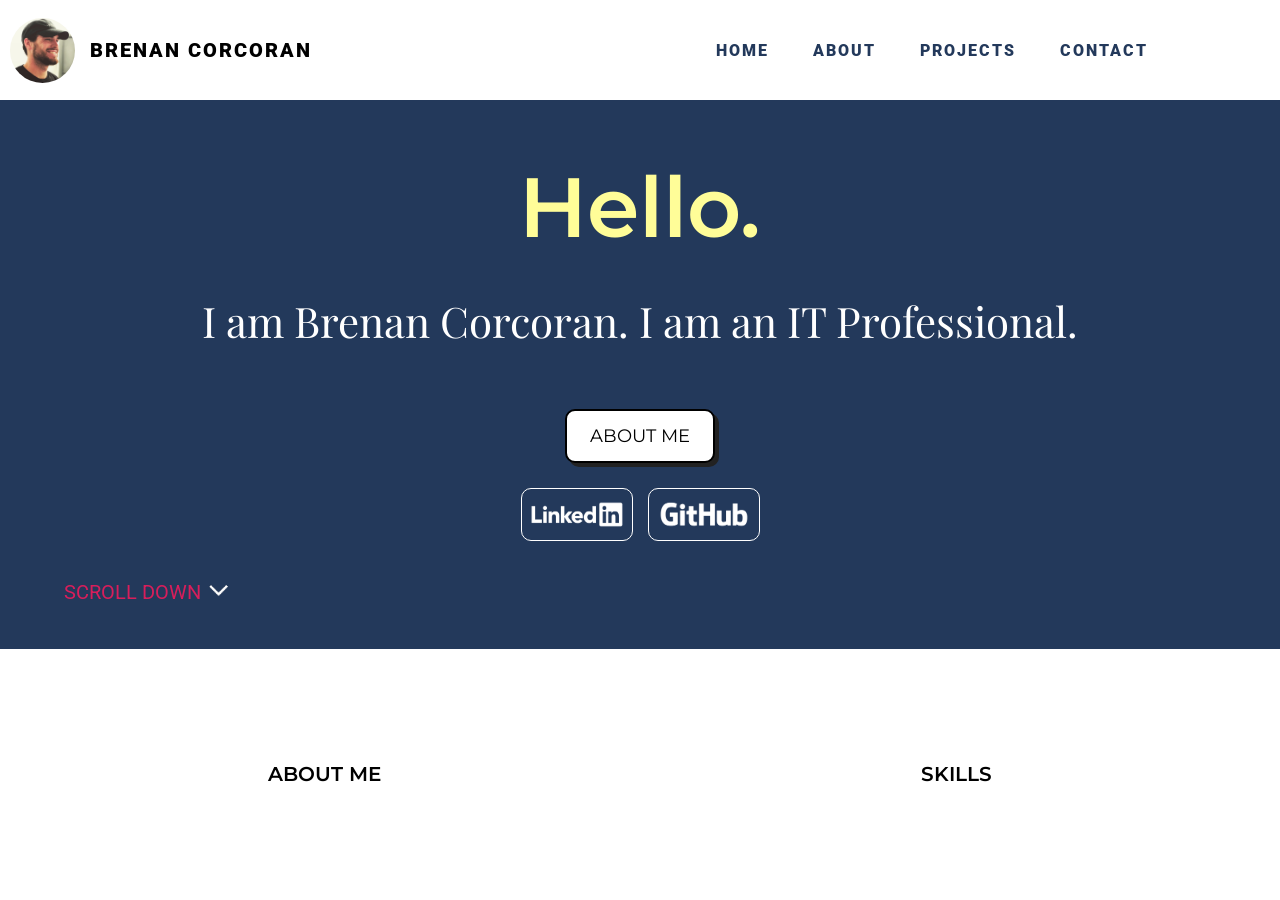
==== portfolio.html @ 2792c317 "began working on 'about me' page" ====
<!DOCTYPE html>
<html lang="en">
<head>
    <meta charset="UTF-8">
    <meta http-equiv="X-UA-Compatible" content="IE=edge">
    <meta name="viewport" content="width=device-width, initial-scale=1.0">
    <title>Brenan Corcoran's Portfolio</title>

    <!-- Fonts -->
    <link rel="preconnect" href="https://fonts.googleapis.com">
    <link rel="preconnect" href="https://fonts.gstatic.com" crossorigin>
    <link href="https://fonts.googleapis.com/css2?family=Montserrat:ital,wght@0,100;0,200;0,300;0,400;0,500;0,600;0,700;0,800;0,900;1,100;1,200;1,300;1,400;1,500;1,600;1,700;1,800;1,900&family=Playfair+Display:ital,wght@0,400;0,500;0,600;0,700;0,800;0,900;1,400;1,500;1,600;1,700;1,800;1,900&family=Roboto:ital,wght@0,100;0,300;0,400;0,500;0,700;0,900;1,100;1,300;1,400;1,500;1,700;1,900&display=swap" rel="stylesheet">

    <!-- Stylesheet -->
    <link rel="stylesheet" href="assets/css/portfolio.css">
</head>
<body>
    <header>
        <nav>
            <div id="navbar">
                <div class="logo" onclick="location.href='portfolio.html';" style="cursor: pointer;">
                    <img alt="portfolio-pic-2" src="assets/img/portfolio-pic-2.JPG" />
                    <a class="portfolio-header">Brenan Corcoran</a>
                </div>

                <div id="links"><a href="portfolio.html">Home</a> <a href="#">About</a> <a href="#">Projects</a> <a href="#">Contact</a></div>
            </div>
        </nav>
    </header>

    <div class="hero">
        <h1>Hello.</h1>
        <h2>I am Brenan Corcoran. I am an IT Professional.</h2>

        <button onclick="togglePopup()" class="about-me-btn">About Me</button>

        <div class="social-buttons">
            <a class="linkedin-logo" href="https://www.linkedin.com/in/brenan-corcoran/" target="_blank"><img src="assets/img/linkedin-logo.png" alt="linkedin-logo"></a>
            <a class="github-logo" href="https://github.com/brenancorcoran" target="_blank"><img src="assets/img/GitHub_Logo_White.png" alt="github-logo"></a>
        </div>

        <div class="scroll-down">
            <h3>Scroll Down</h3>
            <img src="assets/img/white-arrow-down.png" alt="down-arrow">
        </div>
    </div>

    <div class="popup" id="popup-1">
        <div class="overlay" onclick="togglePopup()"></div>
        <div class="content">
            <div class="close-btn" onclick="togglePopup()">&times;</div>
            <h1>About Brenan</h1>
            <img src="assets/img/portfolio-pic.jpg" alt="portfolio-pic" class="portfolio-pic">
            <div class="about-me-social">
                <a class="about-me-linkedin" href="https://www.linkedin.com/in/brenan-corcoran/" target="_blank"><img src="assets/img/linked-in-logo.png" alt="linkedin-logo"></a>
                <a class="about-me-github" href="https://github.com/brenancorcoran" target="_blank"><img src="assets/img/github-mark.png" alt="github-logo"></a>
            </div>
            <p>I am an Information Technology professional born and raised in New Jersey and now living in Omaha, Nebraska.<br></p>

            <p>I strive to be the best that I can be and continue expand my skills and education as a professional.</p>
        </div>
    </div>

    <div class="about-me">
        <div class="about-me-text">
            <h1>
                About Me
            </h1>
        </div>
        <div class="about-me-skills">
            <h1>
                Skills
            </h1>
            <div class="skills">
                
            </div>

        </div>
    </div>

    <script src="assets/js/javascript.js"></script>
</body>
</html>
---- assets/css/portfolio.css ----
/* =====HOME PAGE===== */

/* <-- HEADER --> */
header {

}

nav {
  margin: -8px;
}

#navbar {
  display: grid;
  position: fixed;
  width: 100%;
  min-height: 100px;
  grid-auto-flow: column;
  background-color: #fff;
  grid-gap: 1em;
}

.logo {
  display: flex;
  align-items: center;
  gap: 15px;
  margin: 10px;
}

.logo img {
  display: grid;
  width: 65px;
  border-radius: 50%;
}

.portfolio-header {
  display: grid;
  font-family: 'Roboto', serif;
  font-size: 20px;
  font-weight: 900;
  text-transform: uppercase;
  letter-spacing: 2px;
  text-align: left;
  align-items: center;
}

#links {
  display: grid;
  justify-content: center;
  align-content: center;
  grid-auto-flow: column;
  grid-gap: 1.5em;
  font-family: 'Roboto', sans-serif;
}

#links a {
  text-decoration: none;
  color: #23395b;
  text-transform: uppercase;
  font-weight: 900;
  letter-spacing: 2px;
  font-size: 16px;
  padding-top: 10px;
  padding-bottom: 10px;
  padding-right: 10px;
  padding-left: 10px;
  min-width: max-content;
}

#links a:hover {
  color: #d81e5b;
  text-decoration: none;
}

/* <-- HERO --> */

.hero {
  background-color: #23395b;
  display: grid;
  padding-top: 100px;
  margin-left: -8px;
  margin-right: -8px;
  padding-bottom: 25px;
}

.hero h1 {
  display: grid;
  text-align: center;
  font-family: 'Montserrat', sans-serif;
  font-size: 84px;
  font-weight: 600;
  color: #fffd98;
  margin-bottom: 0;
}

.hero h2 {
  display: grid;
  text-align: center;
  font-family: 'Playfair Display', serif;
  font-size: 42px;
  font-weight: 400;
  color: #fff;
}

.about-me-btn {
  font-family: 'Montserrat', sans-serif;
  text-transform: uppercase;
  background-color: #fff;
  border: 2px solid #000;
  border-radius: 10px;
  box-shadow: #222 4px 4px 0 0;
  color: #000;
  cursor: pointer;
  display: grid;
  margin: auto;
  font-weight: 400;
  font-size: 18px;
  line-height: 50px;
  text-align: center;
  text-decoration: none;
  touch-action: manipulation;
  width: 150px;
  padding: 0 20px;
  margin-top: 25px;
  margin-bottom: 25px;
}

.about-me-btn:hover {
  background-color: #d0d0d0;
}

.social-buttons {
  display: flex;
  place-content: center;
  gap: 15px;
}

.linkedin-logo img {
  width: 100px;
  border: #fff solid 1px;
  border-radius: 10px;
  padding: 9.25px 5px 9.25px 5px;
}

.github-logo img {
  width: 100px;
  border: #fff solid 1px;
  border-radius: 10px;
  padding: 5px;
}

.popup .overlay {
  position: fixed;
  top: 0px;
  left: 0px;
  width: 100vw;
  height: 100vh;
  background: rgba(0, 0, 0, 0.7);
  z-index: 1;
  display: none;
}

.popup .content {
  position: absolute;
  top: 50%;
  left: 50%;
  transform: translate(-50%, -50%) scale(0);
  background: #fff;
  width: 450px;
  height: fit-content;
  z-index: 2;
  text-align: center;
  padding: 20px;
  box-sizing: border-box;
  border-radius: 10px;
}

.popup .content h1 {
  display: grid;
  text-align: center;
  font-family: 'Montserrat', sans-serif;
  font-size: 36px;
  font-weight: 600;
}

.about-me-social {
  display: flex;
  place-content: center;
  gap: 15px;
  margin-top: 25px;
}

.about-me-linkedin img {
  width: 40px;
}

.about-me-github img {
  width: 40px;
}

.popup .content p {
  display: grid;
  text-align: center;
  font-family: 'Playfair Display', serif;
  font-size: 16px;
  font-weight: 500;
}

.popup .close-btn {
  position: absolute;
  right: 20px;
  top: 20px;
  width: 30px;
  height: 30px;
  background: #222;
  color: #fff;
  font-size: 25px;
  font-weight: 600;
  line-height: 30px;
  text-align: center;
  border-radius: 50%;
  cursor: pointer;
}

.popup.active .overlay {
  display: block;
}

.popup.active .content {
  transistion: all 100ms ease-in-out;
  transform: translate(-50%, -50%) scale(1);
}

.portfolio-pic {
  width: 150px;
  border-radius: 50%;
}

.scroll-down {
  color: #d81e5b;
  display: grid;
  grid-template-columns: 1fr 1fr;
  width: fit-content;
  align-items: center;
  gap: 5px;
  margin-left: 5%;
  margin-top: 15px;
}

.scroll-down h3 {
  display: grid;
  text-align: left;
  font-family: 'Roboto', sans-serif;
  text-transform: uppercase;
  font-size: 20px;
  font-weight: 400;
}

.scroll-down img {
  display: inline;
  width: 25px;
}

/* =====ABOUT ME===== */

.about-me {
  margin-top: 100px;
  display: grid;
  grid-template-columns: 1fr 1fr;
}

/* <--- ABOUT ME TEXT ---> */

.about-me-text h1 {
  font-family: 'Montserrat', sans-serif;
  font-size: 20px;
  font-weight: 600;
  text-transform: uppercase;
  color: #000;
  text-align: center;
}

.about-me-skills h1{
  font-family: 'Montserrat', sans-serif;
  font-size: 20px;
  font-weight: 600;
  text-transform: uppercase;
  color: #000;
  text-align: center;
}
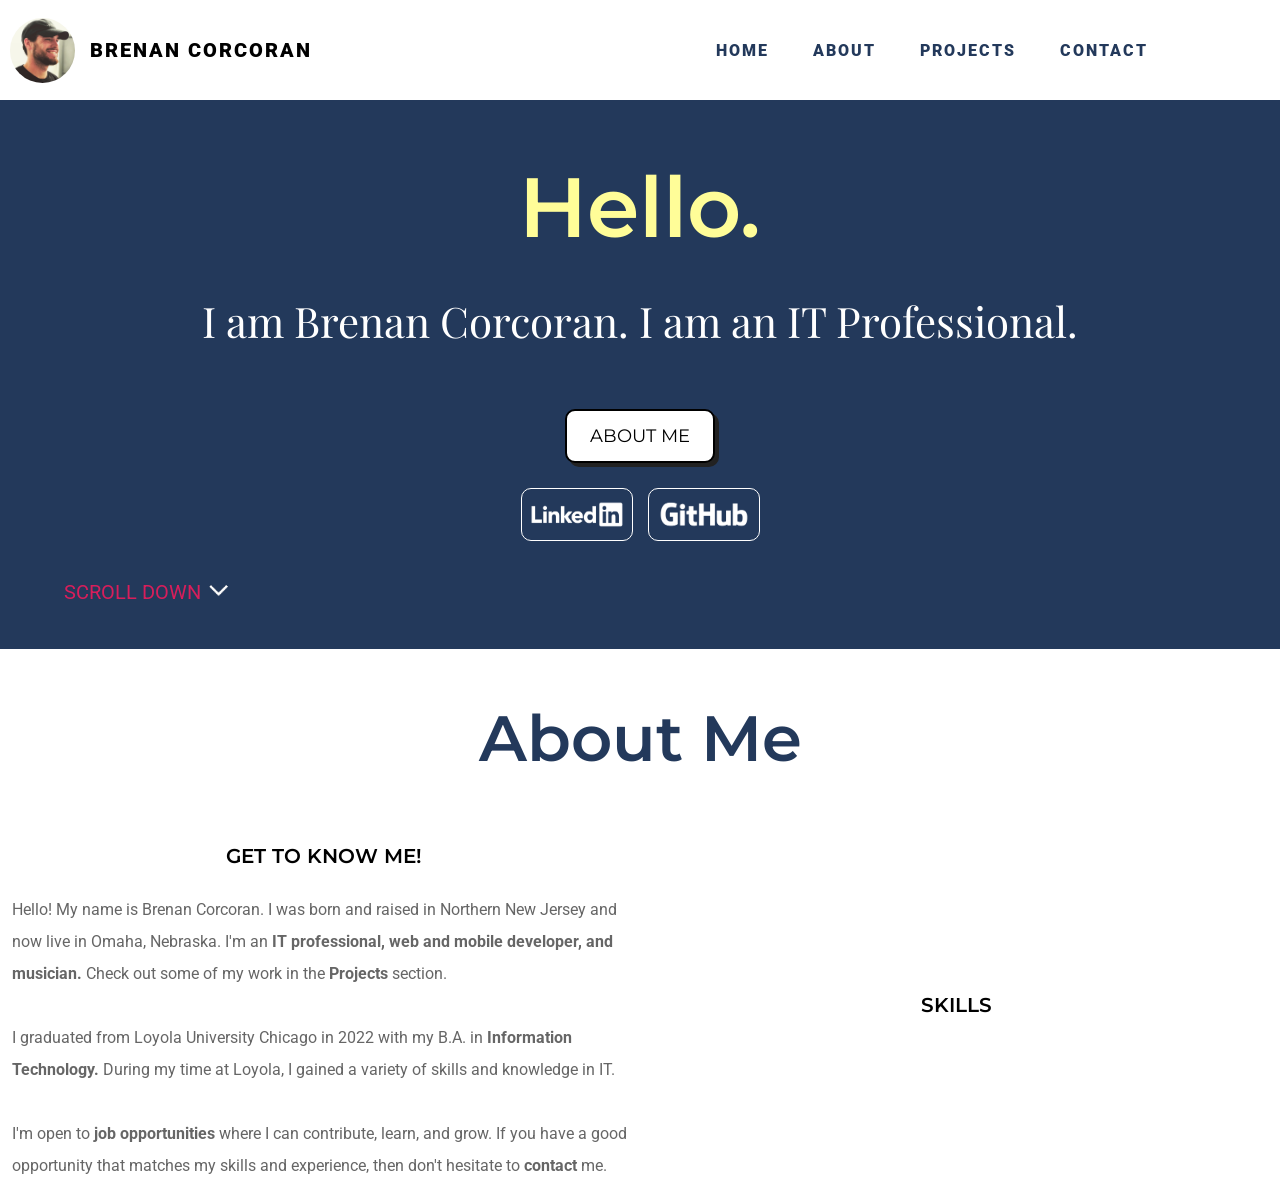
==== commit 2a79cf73: "Began working on 'about me' text" ====
--- a/portfolio.html
+++ b/portfolio.html
@@ -61,18 +61,24 @@
         </div>
     </div>
 
+    <h1 class="about-me-header">About Me</h1>
     <div class="about-me">
         <div class="about-me-text">
-            <h1>
-                About Me
-            </h1>
+            <h2>
+                Get to know me!
+            </h2>
+            <p>Hello! My name is Brenan Corcoran. I was born and raised in Northern New Jersey and now live in Omaha, Nebraska. I'm an <strong>IT professional, web and mobile developer, and musician.</strong> Check out some of my work in the <strong>Projects</strong> section.<br><br>
+            I graduated from Loyola University Chicago in 2022 with my B.A. in <strong>Information Technology.</strong> During my time at Loyola, I gained a variety of skills and knowledge in IT.<br><br>
+            I'm open to <strong>job opportunities</strong> where I can contribute, learn, and grow. If you have a good opportunity that matches my skills and experience, then don't hesitate to <strong>contact</strong> me.
+            </p>
         </div>
         <div class="about-me-skills">
-            <h1>
+            <h2>
                 Skills
-            </h1>
+            </h2>
+
             <div class="skills">
-                
+
             </div>
 
         </div>
--- a/assets/css/portfolio.css
+++ b/assets/css/portfolio.css
@@ -2,7 +2,6 @@
 
 /* <-- HEADER --> */
 header {
-
 }
 
 nav {
@@ -263,27 +262,57 @@
 /* =====ABOUT ME===== */
 
 .about-me {
-  margin-top: 100px;
+  margin-top: 50px;
   display: grid;
   grid-template-columns: 1fr 1fr;
+  place-items: center;
+}
+
+.about-me-header {
+  margin-top: 50px;
+  display: grid;
+  text-align: center;
+  font-family: 'Montserrat', sans-serif;
+  font-size: 64px;
+  font-weight: 600;
+  color: #23395b;
+  margin-bottom: 0px;
 }
 
 /* <--- ABOUT ME TEXT ---> */
 
-.about-me-text h1 {
+.about-me-text {
+  width: 625px;
+  place-content: center;
+}
+
+.about-me-text h2 {
   font-family: 'Montserrat', sans-serif;
   font-size: 20px;
   font-weight: 600;
   text-transform: uppercase;
   color: #000;
   text-align: center;
-}
-
-.about-me-skills h1{
+  padding-bottom: 10px;
+}
+
+.about-me p {
+  display: grid;
+  text-align: left;
+  font-family: 'Roboto', sans-serif;
+  font-size: 16px;
+  font-weight: 400;
+  color: #666;
+  display: inline !important;
+  line-height: 2em;
+}
+
+.about-me-skills h2 {
   font-family: 'Montserrat', sans-serif;
   font-size: 20px;
   font-weight: 600;
   text-transform: uppercase;
   color: #000;
-  text-align: center;
-}
+}
+
+
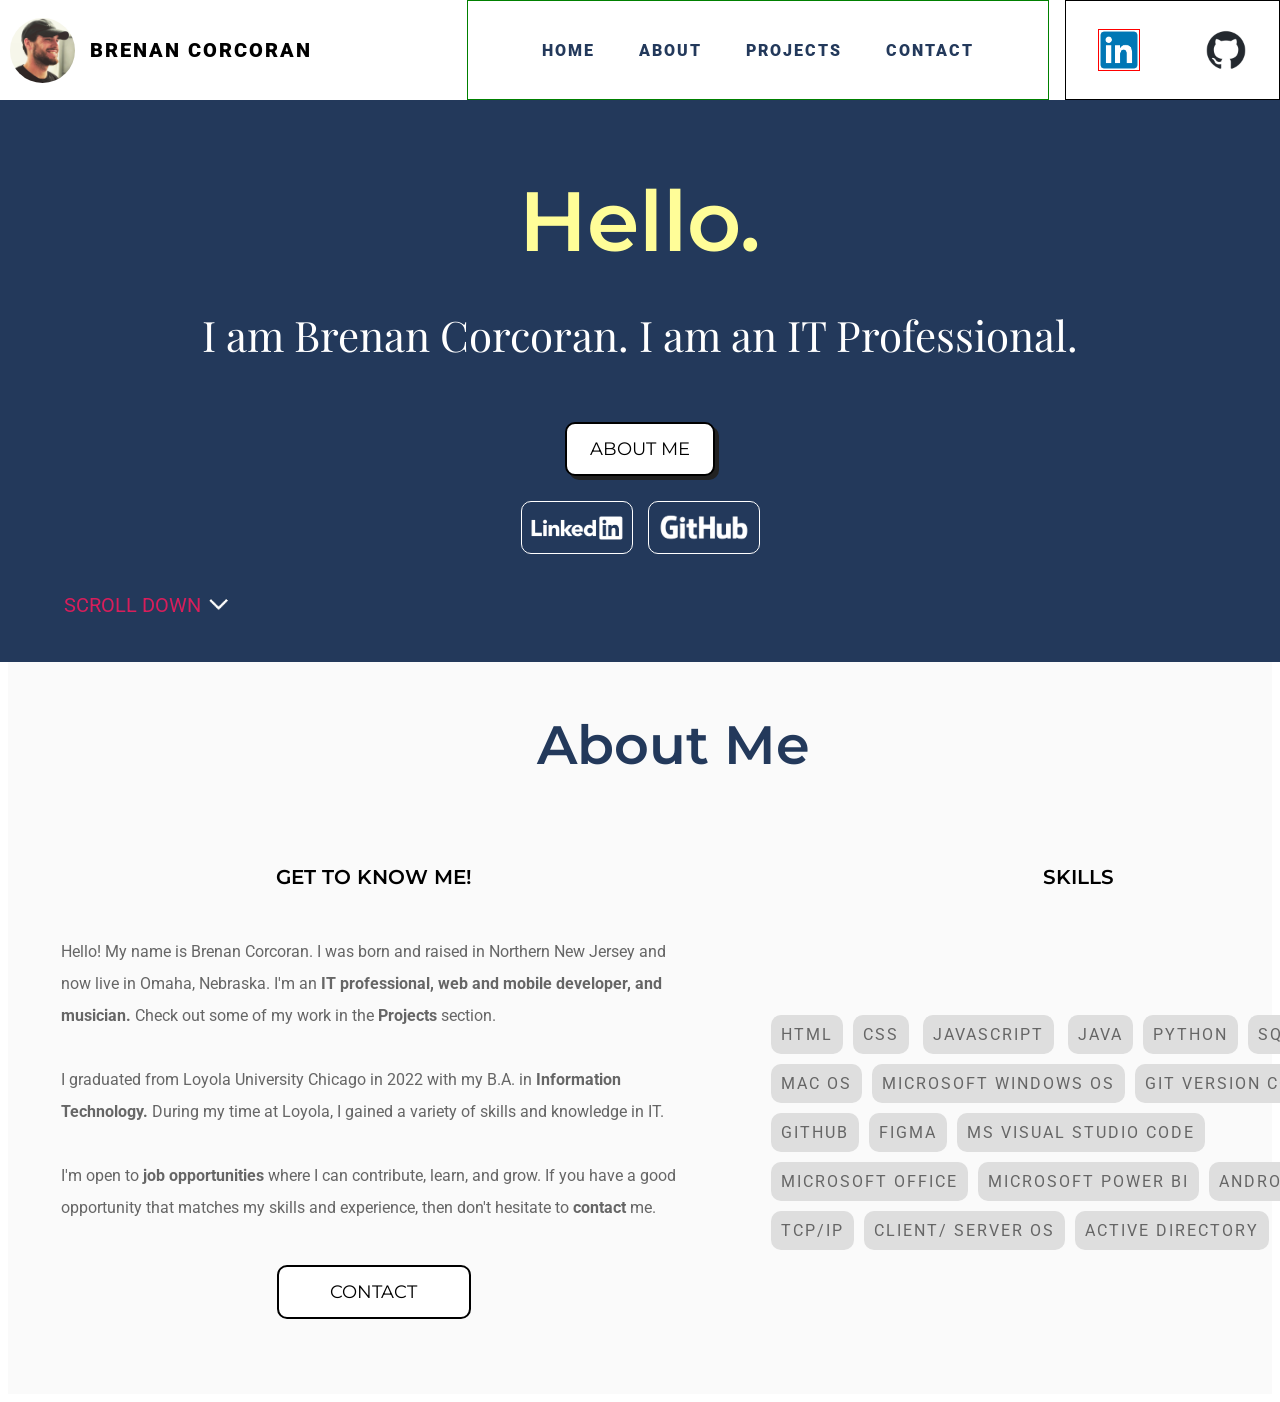
==== commit 8534d245: "fixed about page centering, added social buttons to header" ====
--- a/portfolio.html
+++ b/portfolio.html
@@ -24,65 +24,74 @@
                 </div>
 
                 <div id="links"><a href="portfolio.html">Home</a> <a href="#">About</a> <a href="#">Projects</a> <a href="#">Contact</a></div>
+
+                <div class="header-social-btns">
+                   <a class="header-linkedin" href="https://www.linkedin.com/in/brenan-corcoran/" target="_blank"><img src="assets/img/linked-in-logo.png" alt="linkedin-logo"></a>
+                <a class="header-github" href="https://github.com/brenancorcoran" target="_blank"><img src="assets/img/github-mark.png" alt="github-logo"></a>
+                </div>
+
             </div>
         </nav>
     </header>
+    <section class="hero-section">
+        <div class="hero">
+            <h1>Hello.</h1>
+            <h2>I am Brenan Corcoran. I am an IT Professional.</h2>
 
-    <div class="hero">
-        <h1>Hello.</h1>
-        <h2>I am Brenan Corcoran. I am an IT Professional.</h2>
+            <button onclick="togglePopup()" class="about-me-btn">About Me</button>
 
-        <button onclick="togglePopup()" class="about-me-btn">About Me</button>
+            <div class="social-buttons">
+                <a class="linkedin-logo" href="https://www.linkedin.com/in/brenan-corcoran/" target="_blank"><img src="assets/img/linkedin-logo.png" alt="linkedin-logo"></a>
+                <a class="github-logo" href="https://github.com/brenancorcoran" target="_blank"><img src="assets/img/GitHub_Logo_White.png" alt="github-logo"></a>
+            </div>
 
-        <div class="social-buttons">
-            <a class="linkedin-logo" href="https://www.linkedin.com/in/brenan-corcoran/" target="_blank"><img src="assets/img/linkedin-logo.png" alt="linkedin-logo"></a>
-            <a class="github-logo" href="https://github.com/brenancorcoran" target="_blank"><img src="assets/img/GitHub_Logo_White.png" alt="github-logo"></a>
+            <div class="scroll-down">
+                <h3>Scroll Down</h3>
+                <img src="assets/img/white-arrow-down.png" alt="down-arrow">
+            </div>
         </div>
 
-        <div class="scroll-down">
-            <h3>Scroll Down</h3>
-            <img src="assets/img/white-arrow-down.png" alt="down-arrow">
+        <div class="popup" id="popup-1">
+            <div class="overlay" onclick="togglePopup()"></div>
+            <div class="content">
+                <div class="close-btn" onclick="togglePopup()">&times;</div>
+                <h1>About Brenan</h1>
+                <img src="assets/img/portfolio-pic.jpg" alt="portfolio-pic" class="portfolio-pic">
+                <div class="about-me-social">
+                    <a class="about-me-linkedin" href="https://www.linkedin.com/in/brenan-corcoran/" target="_blank"><img src="assets/img/linked-in-logo.png" alt="linkedin-logo"></a>
+                    <a class="about-me-github" href="https://github.com/brenancorcoran" target="_blank"><img src="assets/img/github-mark.png" alt="github-logo"></a>
+                </div>
+                <p>I am an Information Technology professional born and raised in New Jersey and now living in Omaha, Nebraska.<br></p>
+
+                <p>I strive to be the best that I can be and continue expand my skills and education as a professional.</p>
+            </div>
         </div>
-    </div>
+    </section>
+    <section class="about-me-section">
+        <h1 class="about-me-header">About Me</h1>
+        <div class="about-me">
+            <div class="about-me-text">
+                <h2>
+                    Get to know me!
+                </h2>
+                <p>Hello! My name is Brenan Corcoran. I was born and raised in Northern New Jersey and now live in Omaha, Nebraska. I'm an <strong>IT professional, web and mobile developer, and musician.</strong> Check out some of my work in the <strong>Projects</strong> section.<br><br>
+                    I graduated from Loyola University Chicago in 2022 with my B.A. in <strong>Information Technology.</strong> During my time at Loyola, I gained a variety of skills and knowledge in IT.<br><br>
+                    I'm open to <strong>job opportunities</strong> where I can contribute, learn, and grow. If you have a good opportunity that matches my skills and experience, then don't hesitate to <strong>contact</strong> me.
+                </p>
+                <a class="contact-btn" href="#">Contact</a>
+            </div>
+            <div class="about-me-skills">
+                <h2>
+                    Skills
+                </h2>
 
-    <div class="popup" id="popup-1">
-        <div class="overlay" onclick="togglePopup()"></div>
-        <div class="content">
-            <div class="close-btn" onclick="togglePopup()">&times;</div>
-            <h1>About Brenan</h1>
-            <img src="assets/img/portfolio-pic.jpg" alt="portfolio-pic" class="portfolio-pic">
-            <div class="about-me-social">
-                <a class="about-me-linkedin" href="https://www.linkedin.com/in/brenan-corcoran/" target="_blank"><img src="assets/img/linked-in-logo.png" alt="linkedin-logo"></a>
-                <a class="about-me-github" href="https://github.com/brenancorcoran" target="_blank"><img src="assets/img/github-mark.png" alt="github-logo"></a>
-            </div>
-            <p>I am an Information Technology professional born and raised in New Jersey and now living in Omaha, Nebraska.<br></p>
-
-            <p>I strive to be the best that I can be and continue expand my skills and education as a professional.</p>
-        </div>
-    </div>
-
-    <h1 class="about-me-header">About Me</h1>
-    <div class="about-me">
-        <div class="about-me-text">
-            <h2>
-                Get to know me!
-            </h2>
-            <p>Hello! My name is Brenan Corcoran. I was born and raised in Northern New Jersey and now live in Omaha, Nebraska. I'm an <strong>IT professional, web and mobile developer, and musician.</strong> Check out some of my work in the <strong>Projects</strong> section.<br><br>
-            I graduated from Loyola University Chicago in 2022 with my B.A. in <strong>Information Technology.</strong> During my time at Loyola, I gained a variety of skills and knowledge in IT.<br><br>
-            I'm open to <strong>job opportunities</strong> where I can contribute, learn, and grow. If you have a good opportunity that matches my skills and experience, then don't hesitate to <strong>contact</strong> me.
-            </p>
-        </div>
-        <div class="about-me-skills">
-            <h2>
-                Skills
-            </h2>
-
-            <div class="skills">
+                <div class="skills">
+                    <a>HTML</a><a>CSS</a> <a>JavaScript</a> <a>Java</a><a>Python</a><a>SQL</a><a>Mac OS</a><a>Microsoft Windows OS</a><a>Git Version Control</a><a>GitHub</a><a>Figma</a><a>MS Visual Studio Code</a><a>Microsoft Office</a><a>Microsoft Power BI</a><a>Android Studio</a><a>TCP/IP</a><a>Client/ Server OS</a><a>Active Directory</a>
+                </div>
 
             </div>
-
         </div>
-    </div>
+    </section>
 
     <script src="assets/js/javascript.js"></script>
 </body>
--- a/assets/css/portfolio.css
+++ b/assets/css/portfolio.css
@@ -49,6 +49,7 @@
   grid-auto-flow: column;
   grid-gap: 1.5em;
   font-family: 'Roboto', sans-serif;
+  border: green solid 1px;
 }
 
 #links a {
@@ -68,6 +69,28 @@
 #links a:hover {
   color: #d81e5b;
   text-decoration: none;
+}
+
+.header-social-btns {
+  display: grid;
+  grid-template-columns: 1fr 1fr;
+  align-items: center;
+  place-items: center;
+  border: #000 solid 1px;
+}
+
+.header-linkedin {
+  border: red solid 1px;
+}
+
+.header-linkedin img {
+  display: flex;
+  width: 40px;
+}
+
+.header-github img {
+  display: flex;
+  width: 40px;
 }
 
 /* <-- HERO --> */
@@ -225,7 +248,7 @@
 }
 
 .popup.active .content {
-  transistion: all 100ms ease-in-out;
+  transition: all 100ms ease-in-out;
   transform: translate(-50%, -50%) scale(1);
 }
 
@@ -260,30 +283,41 @@
 }
 
 /* =====ABOUT ME===== */
+.about-me-section {
+  background-color: #fafafa;
+  padding-bottom: 50px;
+  display: grid;
+  grid-template-columns: 1fr;
+  justify-items: center;
+}
 
 .about-me {
-  margin-top: 50px;
   display: grid;
   grid-template-columns: 1fr 1fr;
-  place-items: center;
+  width: 92%;
+  max-width: 120rem;
+  grid-gap: 5rem;
+  justify-items: center;
 }
 
 .about-me-header {
-  margin-top: 50px;
-  display: grid;
-  text-align: center;
-  font-family: 'Montserrat', sans-serif;
-  font-size: 64px;
+  margin-top: 0px;
+  padding-top: 50px;
+  display: grid;
+  text-align: center;
+  font-family: 'Montserrat', sans-serif;
+  font-size: 54px;
   font-weight: 600;
   color: #23395b;
-  margin-bottom: 0px;
+  padding-bottom: 25px;
 }
 
 /* <--- ABOUT ME TEXT ---> */
 
 .about-me-text {
+  display: grid;
   width: 625px;
-  place-content: center;
+  height: auto;
 }
 
 .about-me-text h2 {
@@ -293,7 +327,7 @@
   text-transform: uppercase;
   color: #000;
   text-align: center;
-  padding-bottom: 10px;
+  padding-bottom: 15px;
 }
 
 .about-me p {
@@ -307,12 +341,59 @@
   line-height: 2em;
 }
 
+.contact-btn {
+  font-family: 'Montserrat', sans-serif;
+  text-transform: uppercase;
+  background-color: #fff;
+  border: 2px solid #000;
+  border-radius: 10px;
+  color: #000;
+  cursor: pointer;
+  display: grid;
+  margin: auto;
+  font-weight: 400;
+  font-size: 18px;
+  line-height: 50px;
+  text-align: center;
+  text-decoration: none;
+  touch-action: manipulation;
+  width: 150px;
+  padding: 0 20px;
+  margin-top: 25px;
+  margin-bottom: 25px;
+}
+
+.about-me-skills {
+  display: grid;
+  width: 625px;
+  height: auto;
+}
+
 .about-me-skills h2 {
   font-family: 'Montserrat', sans-serif;
   font-size: 20px;
   font-weight: 600;
   text-transform: uppercase;
   color: #000;
-}
-
-
+  text-align: center;
+  padding-bottom: 15px;
+}
+
+.skills a {
+  display: inline-flex;
+  margin: 5px;
+  font-family: 'Roboto', sans-serif;
+  font-size: 16px;
+  font-weight: 400;
+  text-decoration: none;
+  color: #666;
+  text-transform: uppercase;
+  letter-spacing: 2px;
+  border-radius: 10px;
+  padding-top: 10px;
+  padding-bottom: 10px;
+  padding-right: 10px;
+  padding-left: 10px;
+  background-color: rgb(222, 222, 222);
+  width: fit-content;
+}
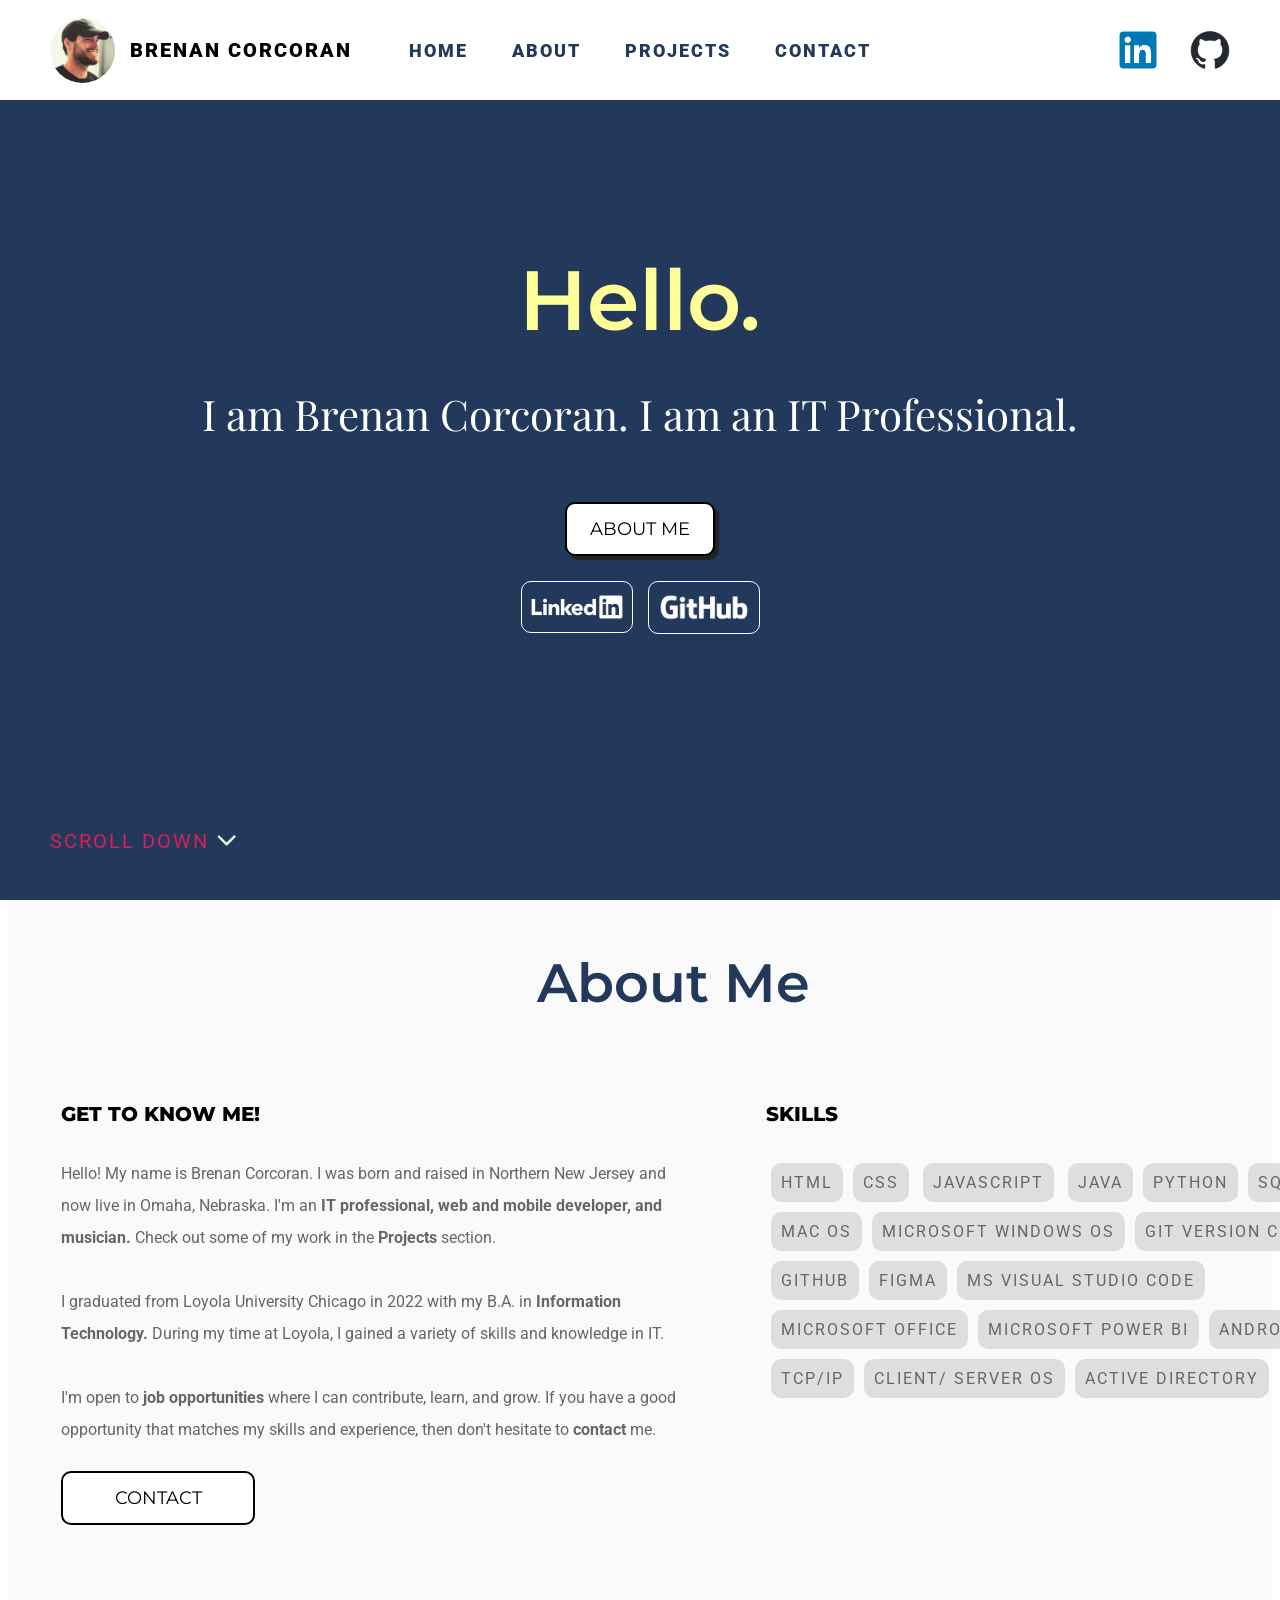
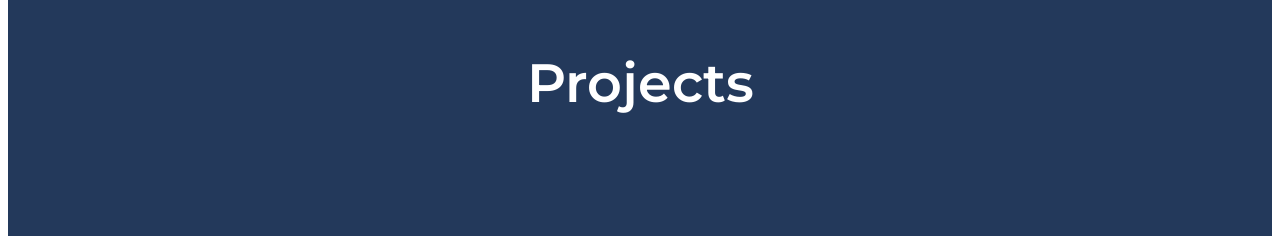
==== commit 93270f18: "fixed hero to be full screen height. fixed scroll down text" ====
--- a/portfolio.html
+++ b/portfolio.html
@@ -26,8 +26,8 @@
                 <div id="links"><a href="portfolio.html">Home</a> <a href="#">About</a> <a href="#">Projects</a> <a href="#">Contact</a></div>
 
                 <div class="header-social-btns">
-                   <a class="header-linkedin" href="https://www.linkedin.com/in/brenan-corcoran/" target="_blank"><img src="assets/img/linked-in-logo.png" alt="linkedin-logo"></a>
-                <a class="header-github" href="https://github.com/brenancorcoran" target="_blank"><img src="assets/img/github-mark.png" alt="github-logo"></a>
+                    <a class="header-linkedin" href="https://www.linkedin.com/in/brenan-corcoran/" target="_blank"><img src="assets/img/linked-in-logo.png" alt="linkedin-logo"></a>
+                    <a class="header-github" href="https://github.com/brenancorcoran" target="_blank"><img src="assets/img/github-mark.png" alt="github-logo"></a>
                 </div>
 
             </div>
@@ -44,11 +44,13 @@
                 <a class="linkedin-logo" href="https://www.linkedin.com/in/brenan-corcoran/" target="_blank"><img src="assets/img/linkedin-logo.png" alt="linkedin-logo"></a>
                 <a class="github-logo" href="https://github.com/brenancorcoran" target="_blank"><img src="assets/img/GitHub_Logo_White.png" alt="github-logo"></a>
             </div>
+            <div class="scroll-down-cont">
+                <div class="scroll-down">
+                    <h3>Scroll Down</h3>
+                    <img src="assets/img/white-arrow-down.png" alt="down-arrow">
+                </div>
+            </div>
 
-            <div class="scroll-down">
-                <h3>Scroll Down</h3>
-                <img src="assets/img/white-arrow-down.png" alt="down-arrow">
-            </div>
         </div>
 
         <div class="popup" id="popup-1">
@@ -92,6 +94,9 @@
             </div>
         </div>
     </section>
+    <section class="projects-section">
+        <h1 class="projects-header">Projects</h1>
+    </section>
 
     <script src="assets/js/javascript.js"></script>
 </body>
--- a/assets/css/portfolio.css
+++ b/assets/css/portfolio.css
@@ -12,17 +12,18 @@
   display: grid;
   position: fixed;
   width: 100%;
-  min-height: 100px;
+  height: 100px;
   grid-auto-flow: column;
   background-color: #fff;
-  grid-gap: 1em;
+  align-items: center;
+  z-index: 1000;
 }
 
 .logo {
   display: flex;
   align-items: center;
   gap: 15px;
-  margin: 10px;
+  margin-left: 50px;
 }
 
 .logo img {
@@ -44,12 +45,13 @@
 
 #links {
   display: grid;
+  position: fixed;
+  left: 50%;
+  right: 50%;
   justify-content: center;
-  align-content: center;
   grid-auto-flow: column;
   grid-gap: 1.5em;
   font-family: 'Roboto', sans-serif;
-  border: green solid 1px;
 }
 
 #links a {
@@ -58,7 +60,7 @@
   text-transform: uppercase;
   font-weight: 900;
   letter-spacing: 2px;
-  font-size: 16px;
+  font-size: 18px;
   padding-top: 10px;
   padding-bottom: 10px;
   padding-right: 10px;
@@ -76,11 +78,15 @@
   grid-template-columns: 1fr 1fr;
   align-items: center;
   place-items: center;
-  border: #000 solid 1px;
+  margin-left: auto;
+  margin-right: 50px;
+  gap: 2rem;
 }
 
 .header-linkedin {
-  border: red solid 1px;
+}
+
+.header-github {
 }
 
 .header-linkedin img {
@@ -95,12 +101,18 @@
 
 /* <-- HERO --> */
 
-.hero {
+.hero-section {
+  height: 100vh;
   background-color: #23395b;
   display: grid;
-  padding-top: 100px;
+  align-items: center;
   margin-left: -8px;
   margin-right: -8px;
+}
+
+.hero {
+  display: grid;
+  padding-top: 100px;
   padding-bottom: 25px;
 }
 
@@ -168,6 +180,34 @@
   border: #fff solid 1px;
   border-radius: 10px;
   padding: 5px;
+}
+
+.scroll-down {
+  display: grid;
+  grid-template-columns: 1fr 1fr;
+  width: fit-content;
+  align-items: center;
+  gap: 5px;
+  margin-left: 50px;
+  padding-top: 50px;
+  position: absolute;
+  bottom: 3%;
+}
+
+.scroll-down h3 {
+  color: #d81e5b;
+  letter-spacing: 2px;
+  display: grid;
+  text-align: left;
+  font-family: 'Roboto', sans-serif;
+  text-transform: uppercase;
+  font-size: 20px;
+  font-weight: 400;
+}
+
+.scroll-down img {
+  display: inline;
+  width: 25px;
 }
 
 .popup .overlay {
@@ -257,31 +297,6 @@
   border-radius: 50%;
 }
 
-.scroll-down {
-  color: #d81e5b;
-  display: grid;
-  grid-template-columns: 1fr 1fr;
-  width: fit-content;
-  align-items: center;
-  gap: 5px;
-  margin-left: 5%;
-  margin-top: 15px;
-}
-
-.scroll-down h3 {
-  display: grid;
-  text-align: left;
-  font-family: 'Roboto', sans-serif;
-  text-transform: uppercase;
-  font-size: 20px;
-  font-weight: 400;
-}
-
-.scroll-down img {
-  display: inline;
-  width: 25px;
-}
-
 /* =====ABOUT ME===== */
 .about-me-section {
   background-color: #fafafa;
@@ -312,10 +327,9 @@
   padding-bottom: 25px;
 }
 
-/* <--- ABOUT ME TEXT ---> */
+/* <-- ABOUT ME TEXT --> */
 
 .about-me-text {
-  display: grid;
   width: 625px;
   height: auto;
 }
@@ -323,10 +337,10 @@
 .about-me-text h2 {
   font-family: 'Montserrat', sans-serif;
   font-size: 20px;
-  font-weight: 600;
+  font-weight: 800;
   text-transform: uppercase;
   color: #000;
-  text-align: center;
+  text-align: left;
   padding-bottom: 15px;
 }
 
@@ -350,7 +364,6 @@
   color: #000;
   cursor: pointer;
   display: grid;
-  margin: auto;
   font-weight: 400;
   font-size: 18px;
   line-height: 50px;
@@ -363,8 +376,9 @@
   margin-bottom: 25px;
 }
 
+/* <-- ABOUT ME SKILLS --> */
+
 .about-me-skills {
-  display: grid;
   width: 625px;
   height: auto;
 }
@@ -372,10 +386,10 @@
 .about-me-skills h2 {
   font-family: 'Montserrat', sans-serif;
   font-size: 20px;
-  font-weight: 600;
+  font-weight: 800;
   text-transform: uppercase;
   color: #000;
-  text-align: center;
+  text-align: left;
   padding-bottom: 15px;
 }
 
@@ -397,3 +411,24 @@
   background-color: rgb(222, 222, 222);
   width: fit-content;
 }
+
+/* =====PROJECTS===== */
+.projects-section {
+  background-color: #23395b;
+  padding-bottom: 50px;
+  display: grid;
+  grid-template-columns: 1fr;
+  justify-items: center;
+}
+
+.projects-header {
+  margin-top: 0px;
+  padding-top: 50px;
+  display: grid;
+  text-align: center;
+  font-family: 'Montserrat', sans-serif;
+  font-size: 54px;
+  font-weight: 600;
+  color: #fff;
+  padding-bottom: 25px;
+}
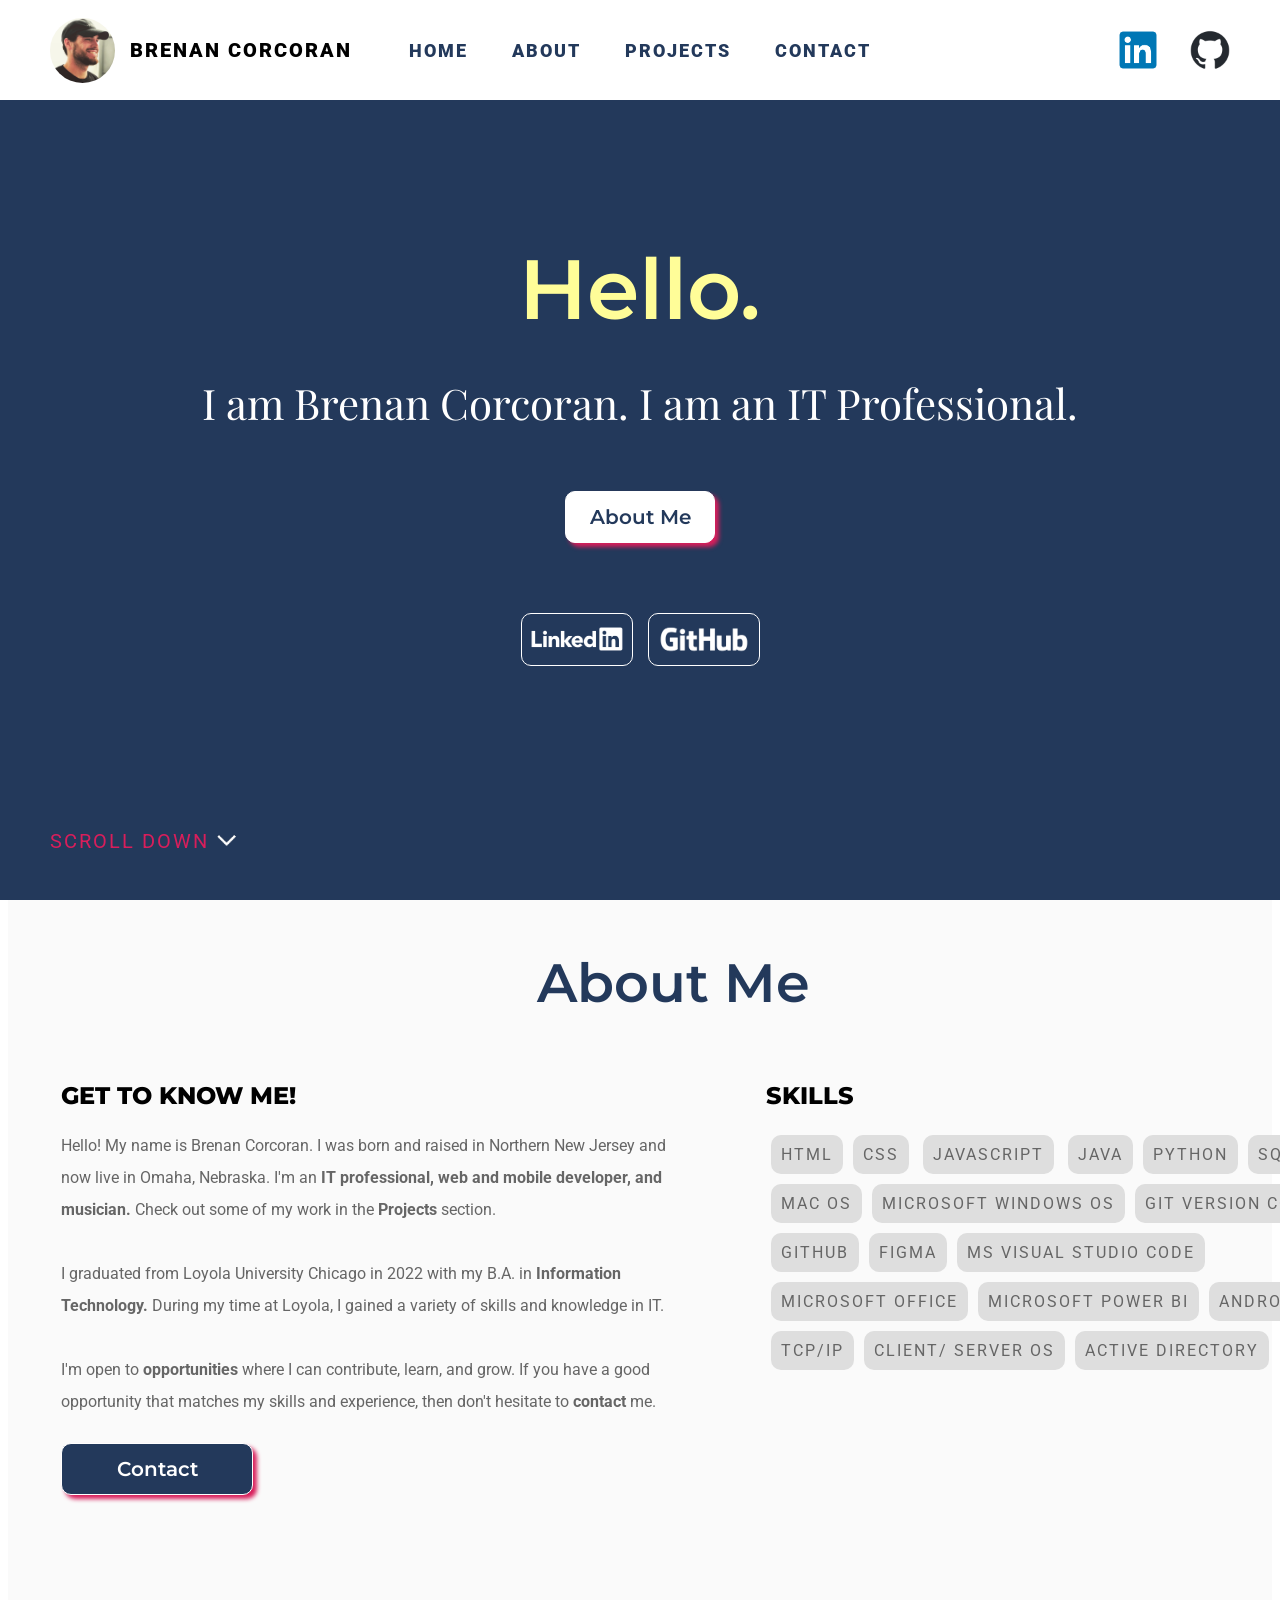
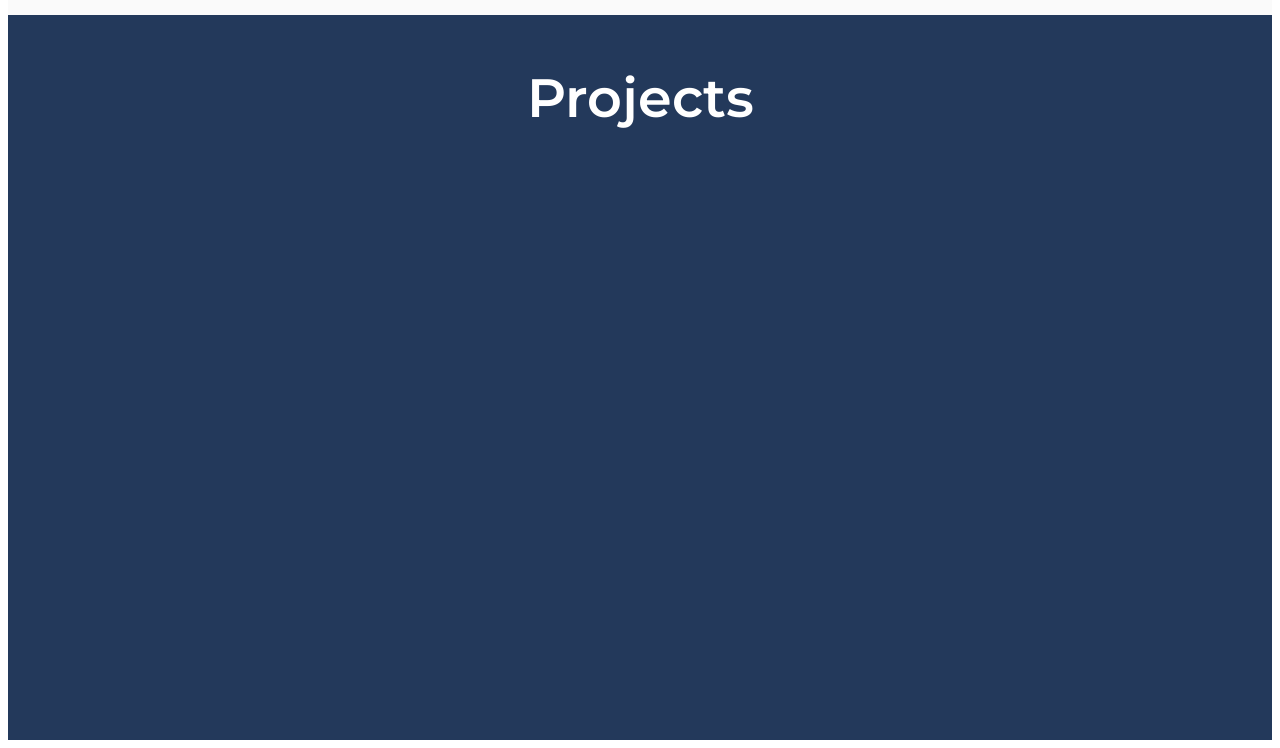
==== commit 0cddce0a: "updated buttons and about me in header" ====
--- a/portfolio.html
+++ b/portfolio.html
@@ -37,7 +37,6 @@
         <div class="hero">
             <h1>Hello.</h1>
             <h2>I am Brenan Corcoran. I am an IT Professional.</h2>
-
             <button onclick="togglePopup()" class="about-me-btn">About Me</button>
 
             <div class="social-buttons">
@@ -50,22 +49,20 @@
                     <img src="assets/img/white-arrow-down.png" alt="down-arrow">
                 </div>
             </div>
-
         </div>
-
         <div class="popup" id="popup-1">
             <div class="overlay" onclick="togglePopup()"></div>
             <div class="content">
                 <div class="close-btn" onclick="togglePopup()">&times;</div>
-                <h1>About Brenan</h1>
                 <img src="assets/img/portfolio-pic.jpg" alt="portfolio-pic" class="portfolio-pic">
                 <div class="about-me-social">
                     <a class="about-me-linkedin" href="https://www.linkedin.com/in/brenan-corcoran/" target="_blank"><img src="assets/img/linked-in-logo.png" alt="linkedin-logo"></a>
                     <a class="about-me-github" href="https://github.com/brenancorcoran" target="_blank"><img src="assets/img/github-mark.png" alt="github-logo"></a>
                 </div>
-                <p>I am an Information Technology professional born and raised in New Jersey and now living in Omaha, Nebraska.<br></p>
-
-                <p>I strive to be the best that I can be and continue expand my skills and education as a professional.</p>
+                <h1>About Brenan</h1>
+                <p>My name is Brenan Corcoran. I was born and raised in Northern New Jersey and now live in Omaha, Nebraska.<br><br>
+                    I'm an <strong><strong>IT professional, web and mobile developer, and musician.</strong></strong><br><br>
+                    I'm open to <strong><strong>opportunities</strong> </strong> where I can contribute, learn, and grow. If you have a good opportunity that matches my skills and experience, then don't hesitate to <strong><strong>contact</strong></strong> me.</p>
             </div>
         </div>
     </section>
@@ -76,9 +73,9 @@
                 <h2>
                     Get to know me!
                 </h2>
-                <p>Hello! My name is Brenan Corcoran. I was born and raised in Northern New Jersey and now live in Omaha, Nebraska. I'm an <strong>IT professional, web and mobile developer, and musician.</strong> Check out some of my work in the <strong>Projects</strong> section.<br><br>
-                    I graduated from Loyola University Chicago in 2022 with my B.A. in <strong>Information Technology.</strong> During my time at Loyola, I gained a variety of skills and knowledge in IT.<br><br>
-                    I'm open to <strong>job opportunities</strong> where I can contribute, learn, and grow. If you have a good opportunity that matches my skills and experience, then don't hesitate to <strong>contact</strong> me.
+                <p>Hello! My name is Brenan Corcoran. I was born and raised in Northern New Jersey and now live in Omaha, Nebraska. I'm an <strong><strong>IT professional, web and mobile developer, and musician.</strong></strong> Check out some of my work in the <strong><strong>Projects</strong></strong> section.<br><br>
+                    I graduated from Loyola University Chicago in 2022 with my B.A. in <strong><strong> Information Technology.</strong></strong> During my time at Loyola, I gained a variety of skills and knowledge in IT.<br><br>
+                    I'm open to <strong><strong>opportunities</strong> </strong> where I can contribute, learn, and grow. If you have a good opportunity that matches my skills and experience, then don't hesitate to <strong><strong>contact</strong></strong> me.
                 </p>
                 <a class="contact-btn" href="#">Contact</a>
             </div>
--- a/assets/css/portfolio.css
+++ b/assets/css/portfolio.css
@@ -136,30 +136,29 @@
 }
 
 .about-me-btn {
-  font-family: 'Montserrat', sans-serif;
-  text-transform: uppercase;
+  margin: auto;
+  font-family: 'Montserrat', sans-serif;
+  border: #fff solid 1px;
+  box-shadow: 4px 4px 4px #d81e5b;
   background-color: #fff;
-  border: 2px solid #000;
-  border-radius: 10px;
-  box-shadow: #222 4px 4px 0 0;
-  color: #000;
+  color: #23395b;
+  border-radius: 10px;
   cursor: pointer;
   display: grid;
-  margin: auto;
-  font-weight: 400;
-  font-size: 18px;
+  font-weight: 600;
+  font-size: 20px;
   line-height: 50px;
   text-align: center;
   text-decoration: none;
-  touch-action: manipulation;
-  width: 150px;
+  min-width: 150px;
+  max-width: fit-content;
   padding: 0 20px;
   margin-top: 25px;
-  margin-bottom: 25px;
+  margin-bottom: 70px;
 }
 
 .about-me-btn:hover {
-  background-color: #d0d0d0;
+  border: #d81e5b solid 1px;
 }
 
 .social-buttons {
@@ -175,11 +174,19 @@
   padding: 9.25px 5px 9.25px 5px;
 }
 
+.linkedin-logo img:hover {
+  border: #d81e5b solid 1px;
+}
+
 .github-logo img {
   width: 100px;
   border: #fff solid 1px;
   border-radius: 10px;
   padding: 5px;
+}
+
+.github-logo img:hover {
+  border: #d81e5b solid 1px;
 }
 
 .scroll-down {
@@ -222,18 +229,19 @@
 }
 
 .popup .content {
-  position: absolute;
+  position: fixed;
   top: 50%;
   left: 50%;
   transform: translate(-50%, -50%) scale(0);
-  background: #fff;
-  width: 450px;
+  background: #fafafa;
+  width: 650px;
   height: fit-content;
-  z-index: 2;
-  text-align: center;
-  padding: 20px;
+  z-index: 1001;
+  text-align: center;
+  padding: 40px;
   box-sizing: border-box;
   border-radius: 10px;
+  border: #000 solid 0.5px;
 }
 
 .popup .content h1 {
@@ -242,13 +250,20 @@
   font-family: 'Montserrat', sans-serif;
   font-size: 36px;
   font-weight: 600;
+}
+
+.portfolio-pic {
+  width: 150px;
+  border-radius: 50%;
 }
 
 .about-me-social {
   display: flex;
   place-content: center;
   gap: 15px;
-  margin-top: 25px;
+  position: absolute;
+  left: 20px;
+  top: 20px;
 }
 
 .about-me-linkedin img {
@@ -265,6 +280,8 @@
   font-family: 'Playfair Display', serif;
   font-size: 16px;
   font-weight: 500;
+  display: inline !important;
+  width: fit-content;
 }
 
 .popup .close-btn {
@@ -292,11 +309,6 @@
   transform: translate(-50%, -50%) scale(1);
 }
 
-.portfolio-pic {
-  width: 150px;
-  border-radius: 50%;
-}
-
 /* =====ABOUT ME===== */
 .about-me-section {
   background-color: #fafafa;
@@ -324,7 +336,6 @@
   font-size: 54px;
   font-weight: 600;
   color: #23395b;
-  padding-bottom: 25px;
 }
 
 /* <-- ABOUT ME TEXT --> */
@@ -334,14 +345,13 @@
   height: auto;
 }
 
-.about-me-text h2 {
-  font-family: 'Montserrat', sans-serif;
-  font-size: 20px;
+.about-me h2 {
+  font-family: 'Montserrat', sans-serif;
+  font-size: 24px;
   font-weight: 800;
   text-transform: uppercase;
   color: #000;
   text-align: left;
-  padding-bottom: 15px;
 }
 
 .about-me p {
@@ -357,23 +367,27 @@
 
 .contact-btn {
   font-family: 'Montserrat', sans-serif;
-  text-transform: uppercase;
-  background-color: #fff;
-  border: 2px solid #000;
-  border-radius: 10px;
-  color: #000;
+  border: #fff solid 1px;
+  box-shadow: 4px 4px 4px #d81e5b;
+  background-color: #23395b;
+  color: #fff;
+  border-radius: 10px;
   cursor: pointer;
   display: grid;
-  font-weight: 400;
-  font-size: 18px;
+  font-weight: 600;
+  font-size: 20px;
   line-height: 50px;
   text-align: center;
   text-decoration: none;
-  touch-action: manipulation;
-  width: 150px;
+  min-width: 150px;
+  max-width: fit-content;
   padding: 0 20px;
   margin-top: 25px;
-  margin-bottom: 25px;
+  margin-bottom: 70px;
+}
+
+.contact-btn:hover {
+  border: #d81e5b solid 1px;
 }
 
 /* <-- ABOUT ME SKILLS --> */
@@ -381,16 +395,6 @@
 .about-me-skills {
   width: 625px;
   height: auto;
-}
-
-.about-me-skills h2 {
-  font-family: 'Montserrat', sans-serif;
-  font-size: 20px;
-  font-weight: 800;
-  text-transform: uppercase;
-  color: #000;
-  text-align: left;
-  padding-bottom: 15px;
 }
 
 .skills a {
@@ -419,6 +423,7 @@
   display: grid;
   grid-template-columns: 1fr;
   justify-items: center;
+  height: 75vh;
 }
 
 .projects-header {
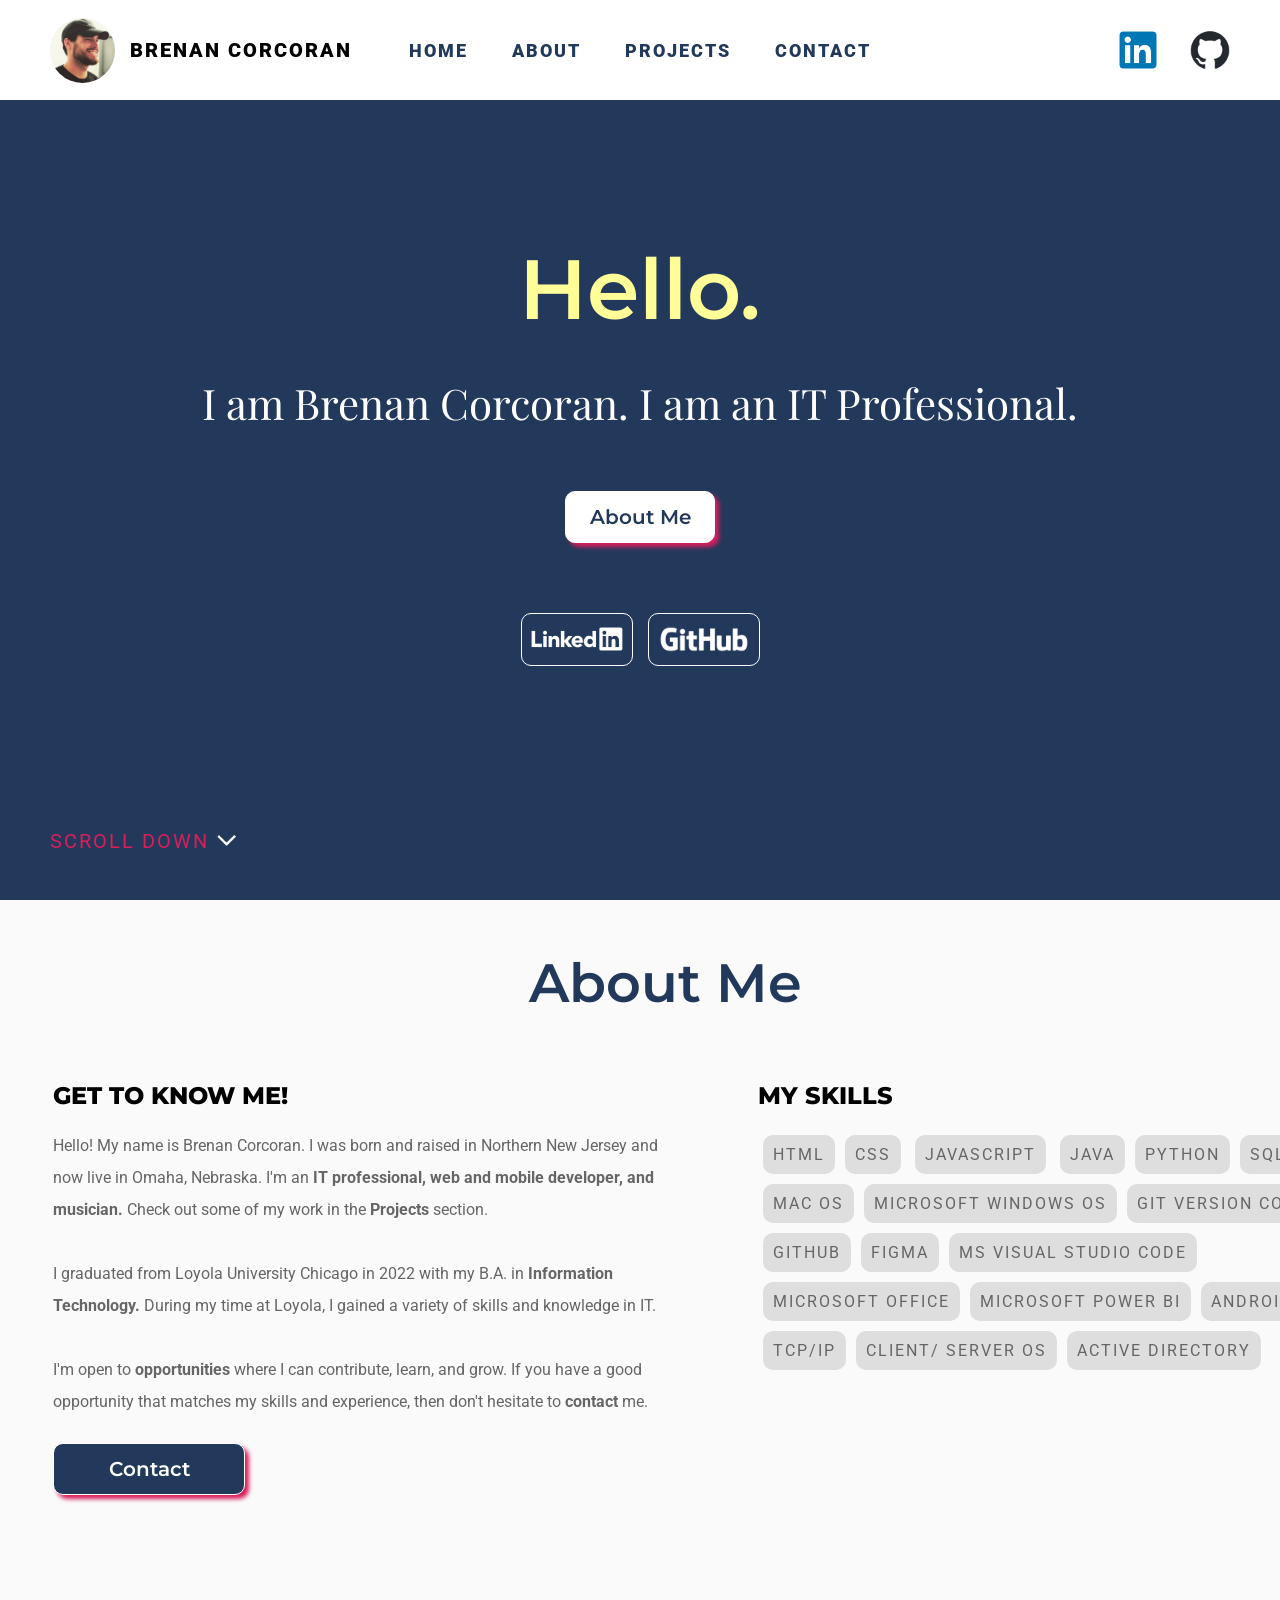
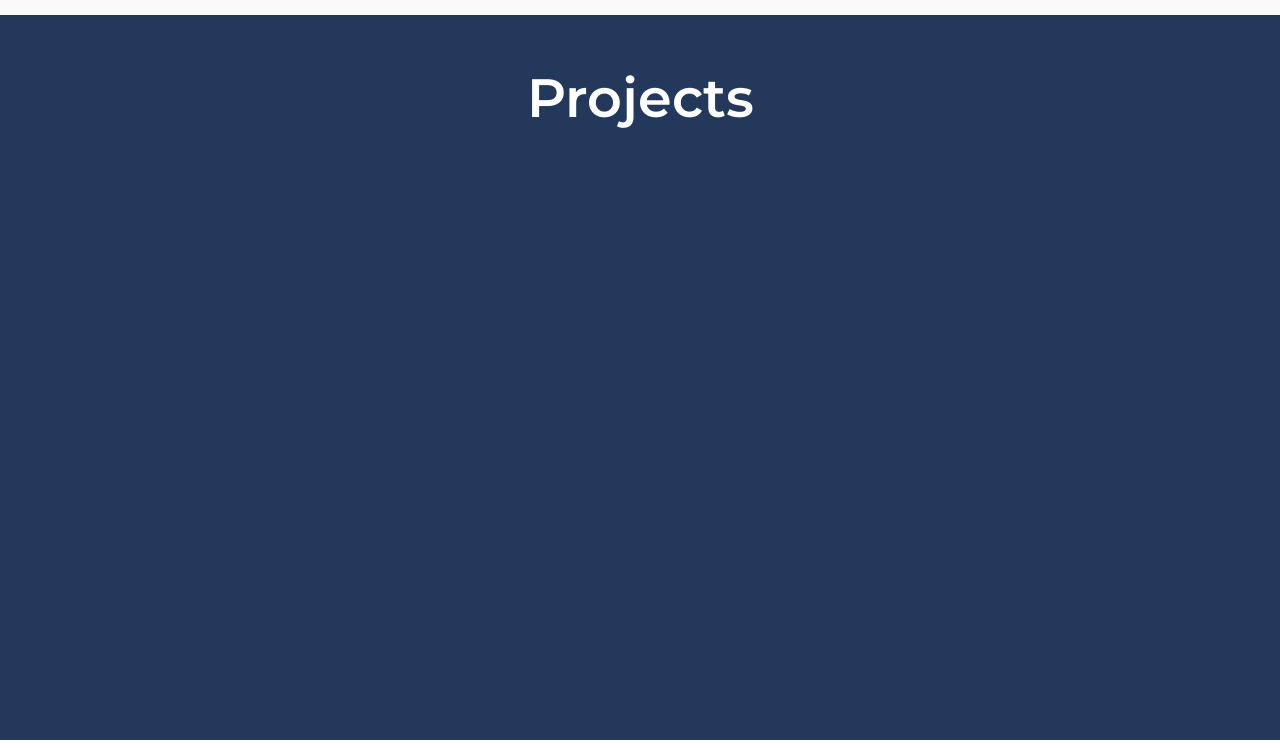
==== commit fb202e77: "small updates" ====
--- a/portfolio.html
+++ b/portfolio.html
@@ -81,7 +81,7 @@
             </div>
             <div class="about-me-skills">
                 <h2>
-                    Skills
+                    My Skills
                 </h2>
 
                 <div class="skills">
--- a/assets/css/portfolio.css
+++ b/assets/css/portfolio.css
@@ -316,6 +316,8 @@
   display: grid;
   grid-template-columns: 1fr;
   justify-items: center;
+  margin-left: -8px;
+  margin-right: -8px;
 }
 
 .about-me {
@@ -424,6 +426,8 @@
   grid-template-columns: 1fr;
   justify-items: center;
   height: 75vh;
+  margin-left: -8px;
+  margin-right: -8px;
 }
 
 .projects-header {
@@ -435,5 +439,4 @@
   font-size: 54px;
   font-weight: 600;
   color: #fff;
-  padding-bottom: 25px;
-}
+}
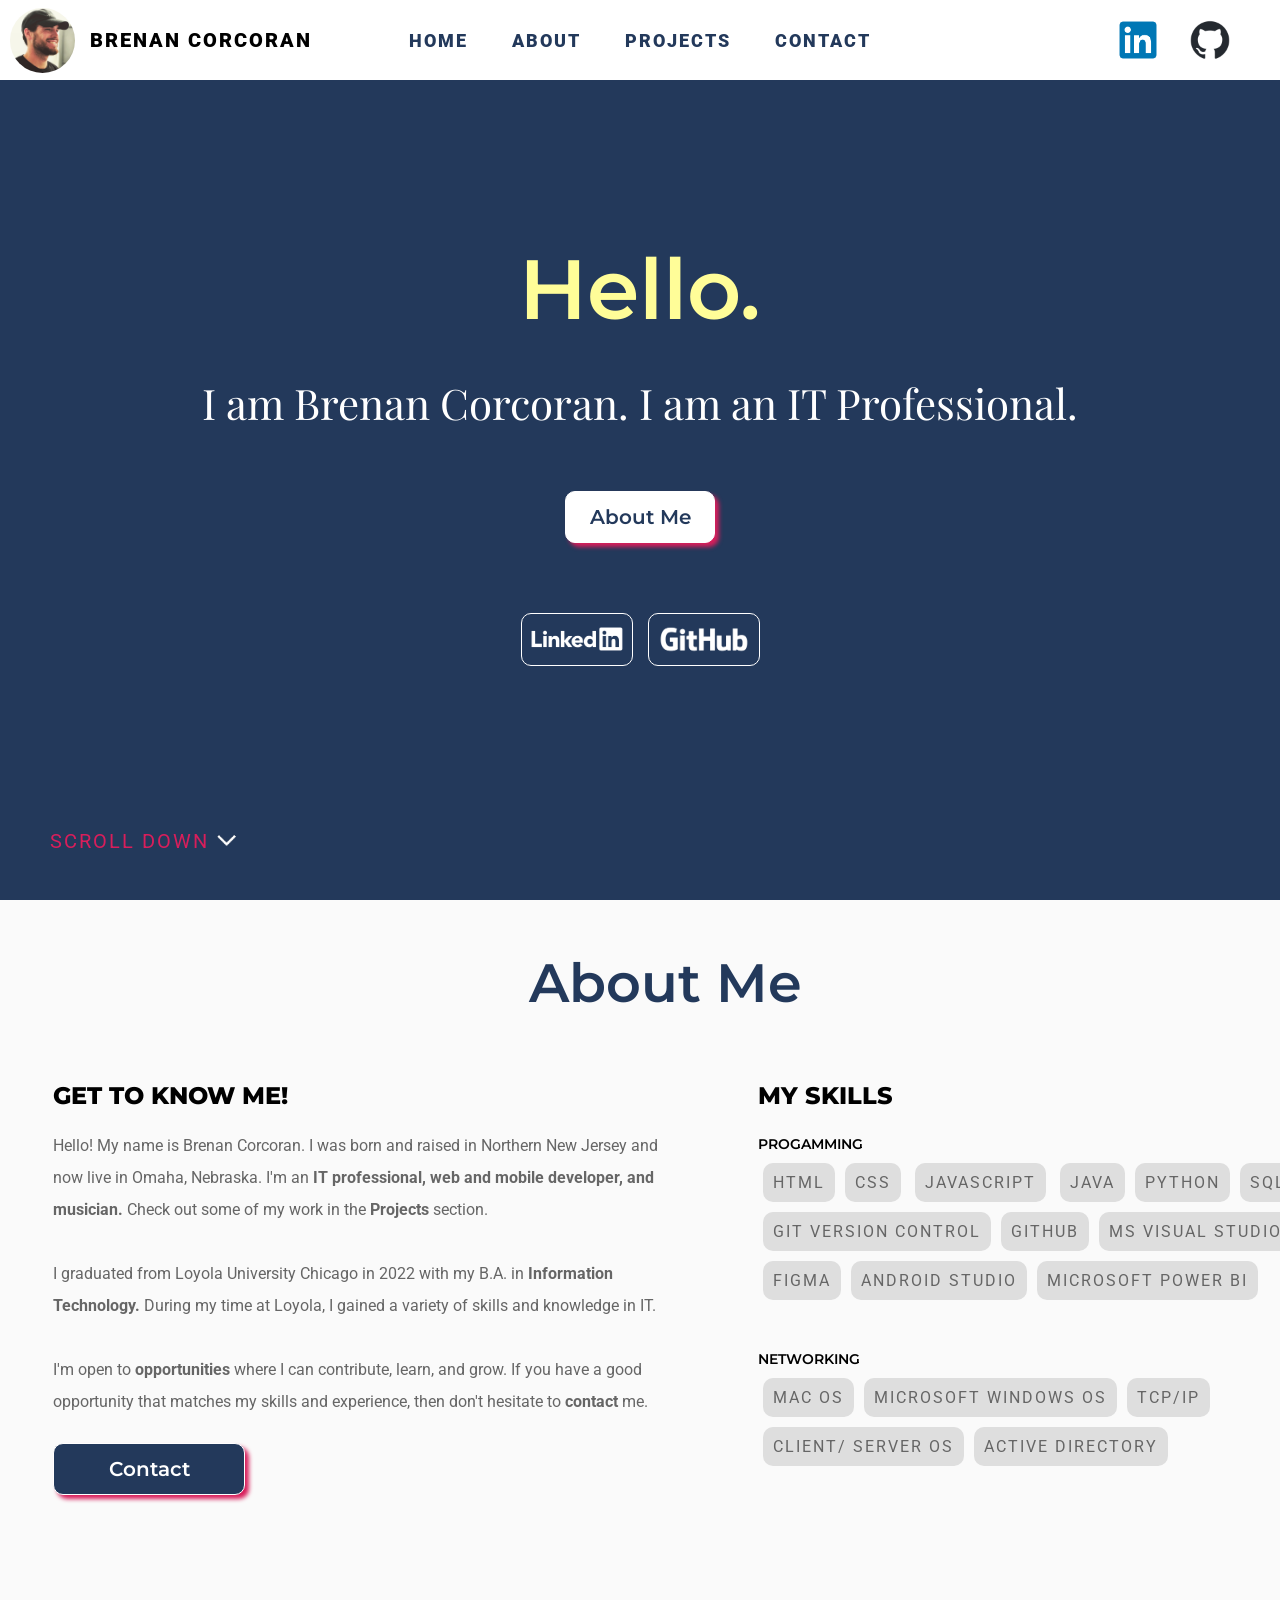
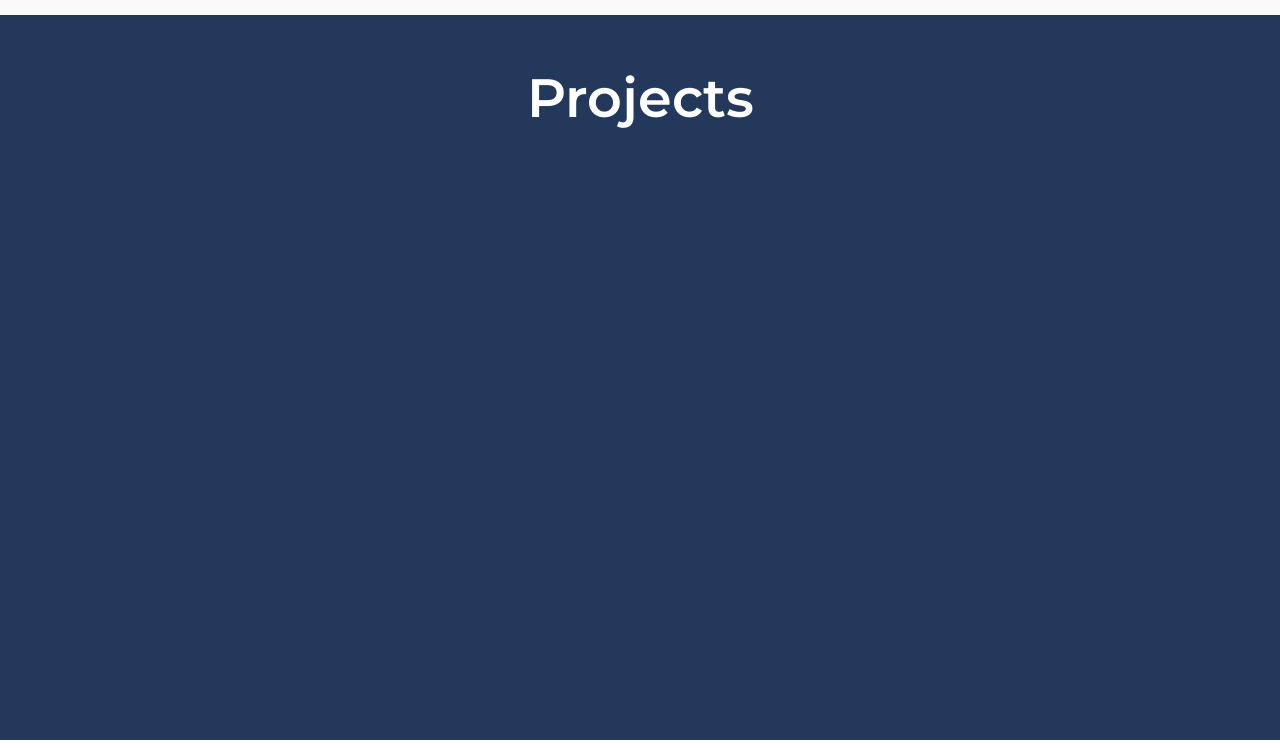
==== commit 23563879: "updated about me page, my skills" ====
--- a/portfolio.html
+++ b/portfolio.html
@@ -85,7 +85,14 @@
                 </h2>
 
                 <div class="skills">
-                    <a>HTML</a><a>CSS</a> <a>JavaScript</a> <a>Java</a><a>Python</a><a>SQL</a><a>Mac OS</a><a>Microsoft Windows OS</a><a>Git Version Control</a><a>GitHub</a><a>Figma</a><a>MS Visual Studio Code</a><a>Microsoft Office</a><a>Microsoft Power BI</a><a>Android Studio</a><a>TCP/IP</a><a>Client/ Server OS</a><a>Active Directory</a>
+                    <p>Progamming</p>
+                    <div class="programming">
+                        <a>HTML</a><a>CSS</a> <a>JavaScript</a> <a>Java</a><a>Python</a><a>SQL</a><a>Git Version Control</a><a>GitHub</a><a>MS Visual Studio Code</a><a>Figma</a><a>Android Studio</a><a>Microsoft Power BI</a>
+                    </div>
+                    <p>Networking</p>
+                    <div class="other-skills">
+                        <a>Mac OS</a><a>Microsoft Windows OS</a><a>TCP/IP</a><a>Client/ Server OS</a><a>Active Directory</a>
+                    </div>
                 </div>
 
             </div>
--- a/assets/css/portfolio.css
+++ b/assets/css/portfolio.css
@@ -12,7 +12,7 @@
   display: grid;
   position: fixed;
   width: 100%;
-  height: 100px;
+  height: 80px;
   grid-auto-flow: column;
   background-color: #fff;
   align-items: center;
@@ -23,7 +23,7 @@
   display: flex;
   align-items: center;
   gap: 15px;
-  margin-left: 50px;
+  margin-left: 10px;
 }
 
 .logo img {
@@ -70,7 +70,6 @@
 
 #links a:hover {
   color: #d81e5b;
-  text-decoration: none;
 }
 
 .header-social-btns {
@@ -174,19 +173,11 @@
   padding: 9.25px 5px 9.25px 5px;
 }
 
-.linkedin-logo img:hover {
-  border: #d81e5b solid 1px;
-}
-
 .github-logo img {
   width: 100px;
   border: #fff solid 1px;
   border-radius: 10px;
   padding: 5px;
-}
-
-.github-logo img:hover {
-  border: #d81e5b solid 1px;
 }
 
 .scroll-down {
@@ -399,6 +390,19 @@
   height: auto;
 }
 
+.skills .programming {
+  margin-bottom: 2.5em;
+}
+
+.skills p {
+  font-family: 'Montserrat', sans-serif;
+  font-size: 14px;
+  font-weight: 600;
+  text-transform: uppercase;
+  color: #000;
+  text-align: left;
+}
+
 .skills a {
   display: inline-flex;
   margin: 5px;
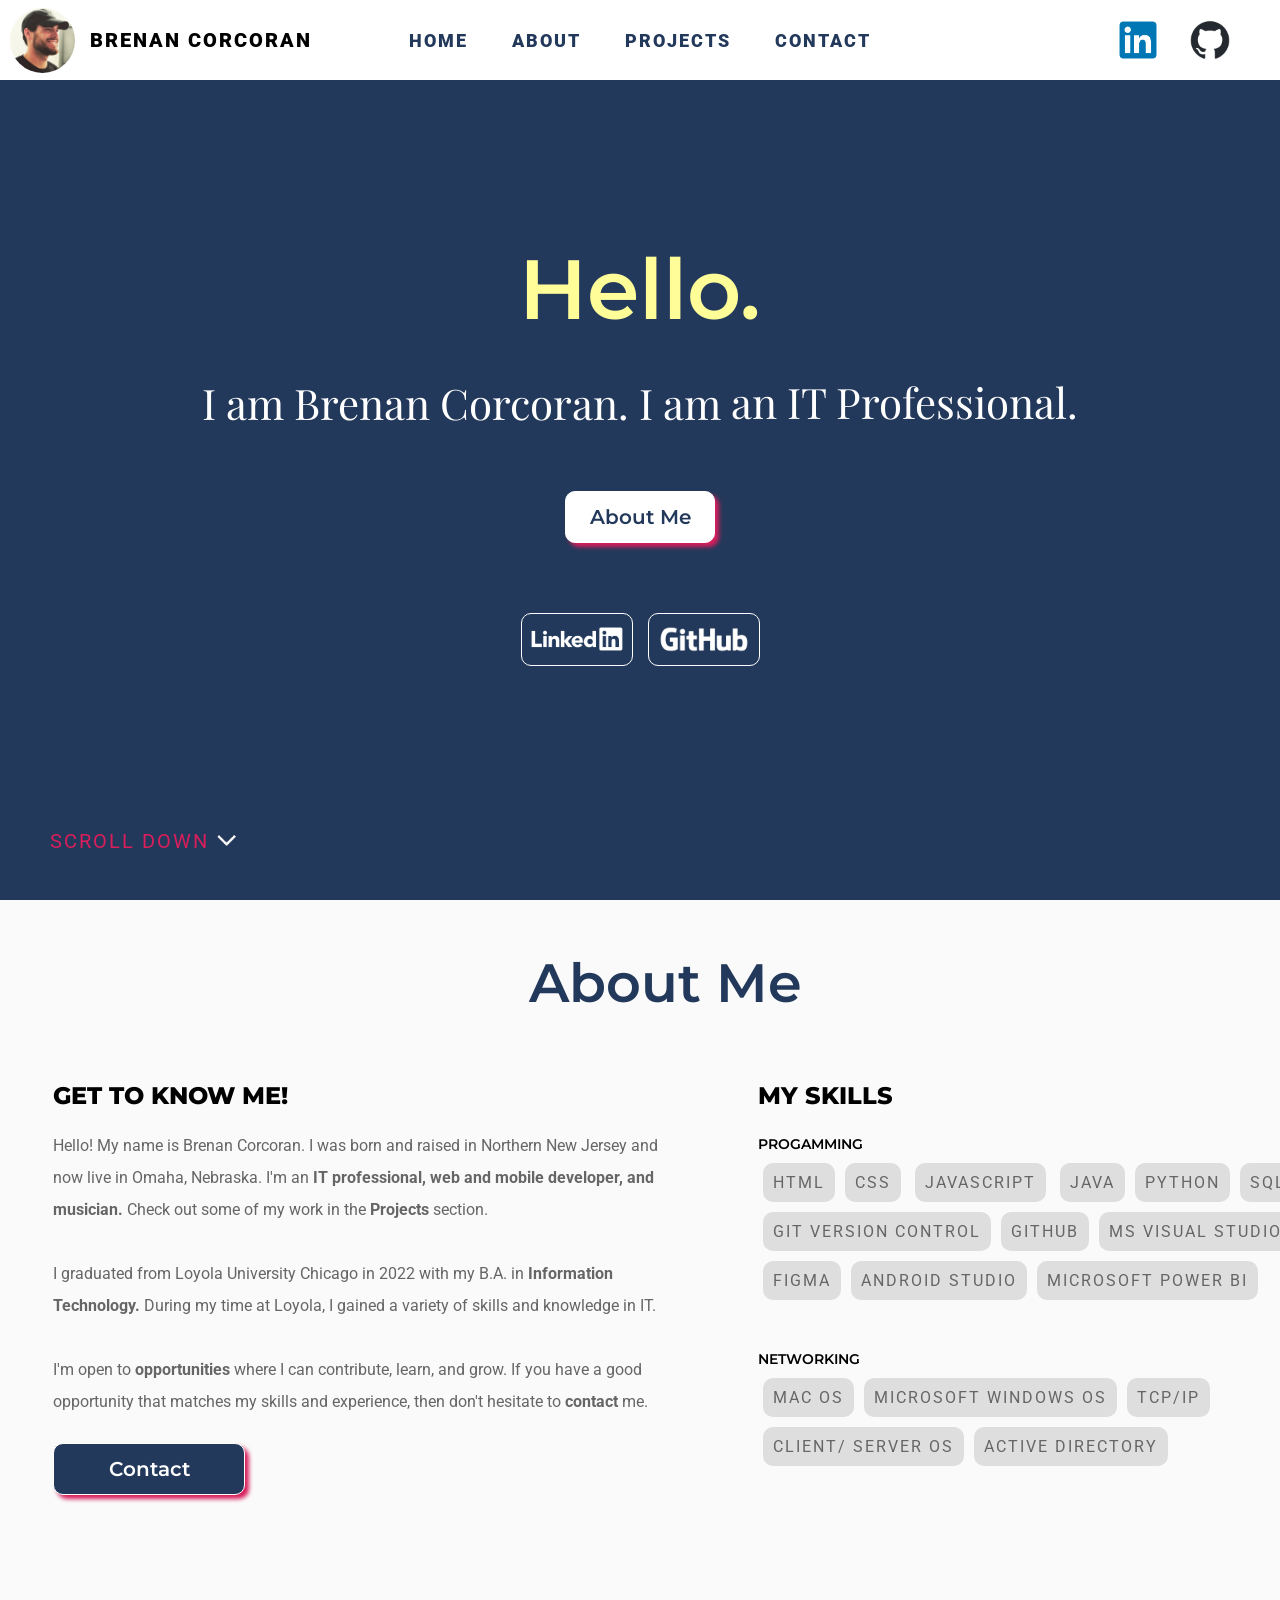
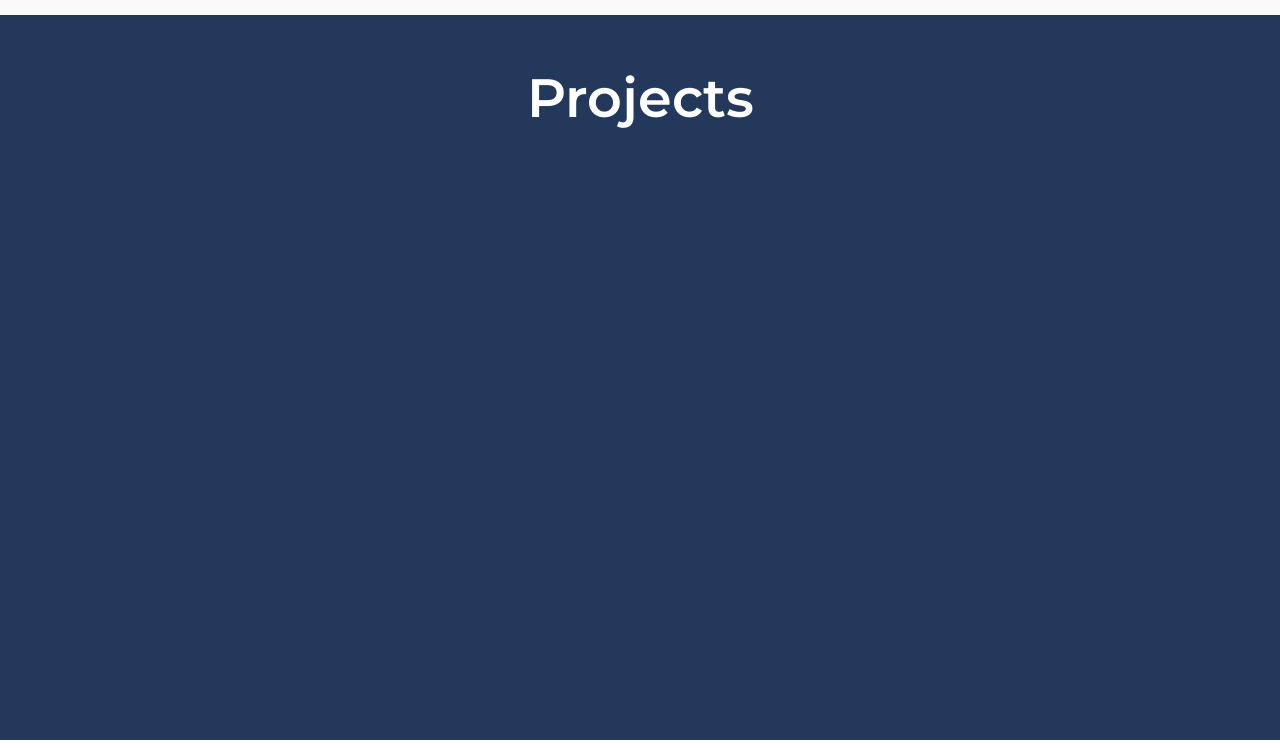
==== commit 1c1274d9: "added animation to hero for i am statement" ====
--- a/portfolio.html
+++ b/portfolio.html
@@ -36,7 +36,22 @@
     <section class="hero-section">
         <div class="hero">
             <h1>Hello.</h1>
-            <h2>I am Brenan Corcoran. I am an IT Professional.</h2>
+            <div class="i-am-container">
+                <div class="container">
+                    <h2>I am Brenan Corcoran. I am</h2>
+                    <div class="animation">
+                        <div class="first">
+                            <div>an IT Professional.</div>
+                        </div>
+                        <div class="second">
+                            <div>a Web Developer.</div>
+                        </div>
+                        <div class="third">
+                            <div>a Musician.</div>
+                        </div>
+                    </div>
+                </div>
+            </div>
             <button onclick="togglePopup()" class="about-me-btn">About Me</button>
 
             <div class="social-buttons">
@@ -100,6 +115,7 @@
     </section>
     <section class="projects-section">
         <h1 class="projects-header">Projects</h1>
+
     </section>
 
     <script src="assets/js/javascript.js"></script>
--- a/assets/css/portfolio.css
+++ b/assets/css/portfolio.css
@@ -132,6 +132,87 @@
   font-size: 42px;
   font-weight: 400;
   color: #fff;
+  padding-right: 10px;
+}
+
+.i-am-container {
+  display: grid;
+  place-content: center;
+}
+
+.container p {
+  text-shadow: 0 0 7px rgba(255, 255, 255, 0.3),
+    0 0 3px rgba(255, 255, 255, 0.3);
+}
+
+.container {
+  color: #e5e5e5;
+  font-family: 'Playfair Display', serif;
+  font-size: 42px;
+  font-weight: 400;
+  display: inline-flex;
+  align-items: center;
+  justify-content: center;
+}
+
+.animation {
+  height: 58px;
+  overflow: hidden;
+}
+
+.animation > div > div {
+  height: 2.81rem;
+  margin-bottom: 2.81rem;
+  display: inline-block;
+}
+
+.first {
+  color: #fff;
+}
+
+.second {
+  color: #fff;
+}
+
+.third {
+  color: #fff;
+}
+
+.animation div:first-child {
+  animation: text-animation 10s infinite;
+}
+
+@keyframes text-animation {
+  0% {
+    margin-top: 0;
+  }
+  10% {
+    margin-top: 0;
+  }
+  20% {
+    margin-top: -5.62rem;
+  }
+  30% {
+    margin-top: -5.62rem;
+  }
+  40% {
+    margin-top: -11.24rem;
+  }
+  60% {
+    margin-top: -11.24rem;
+  }
+  70% {
+    margin-top: -5.62rem;
+  }
+  80% {
+    margin-top: -5.62rem;
+  }
+  90% {
+    margin-top: 0;
+  }
+  100% {
+    margin-top: 0;
+  }
 }
 
 .about-me-btn {
